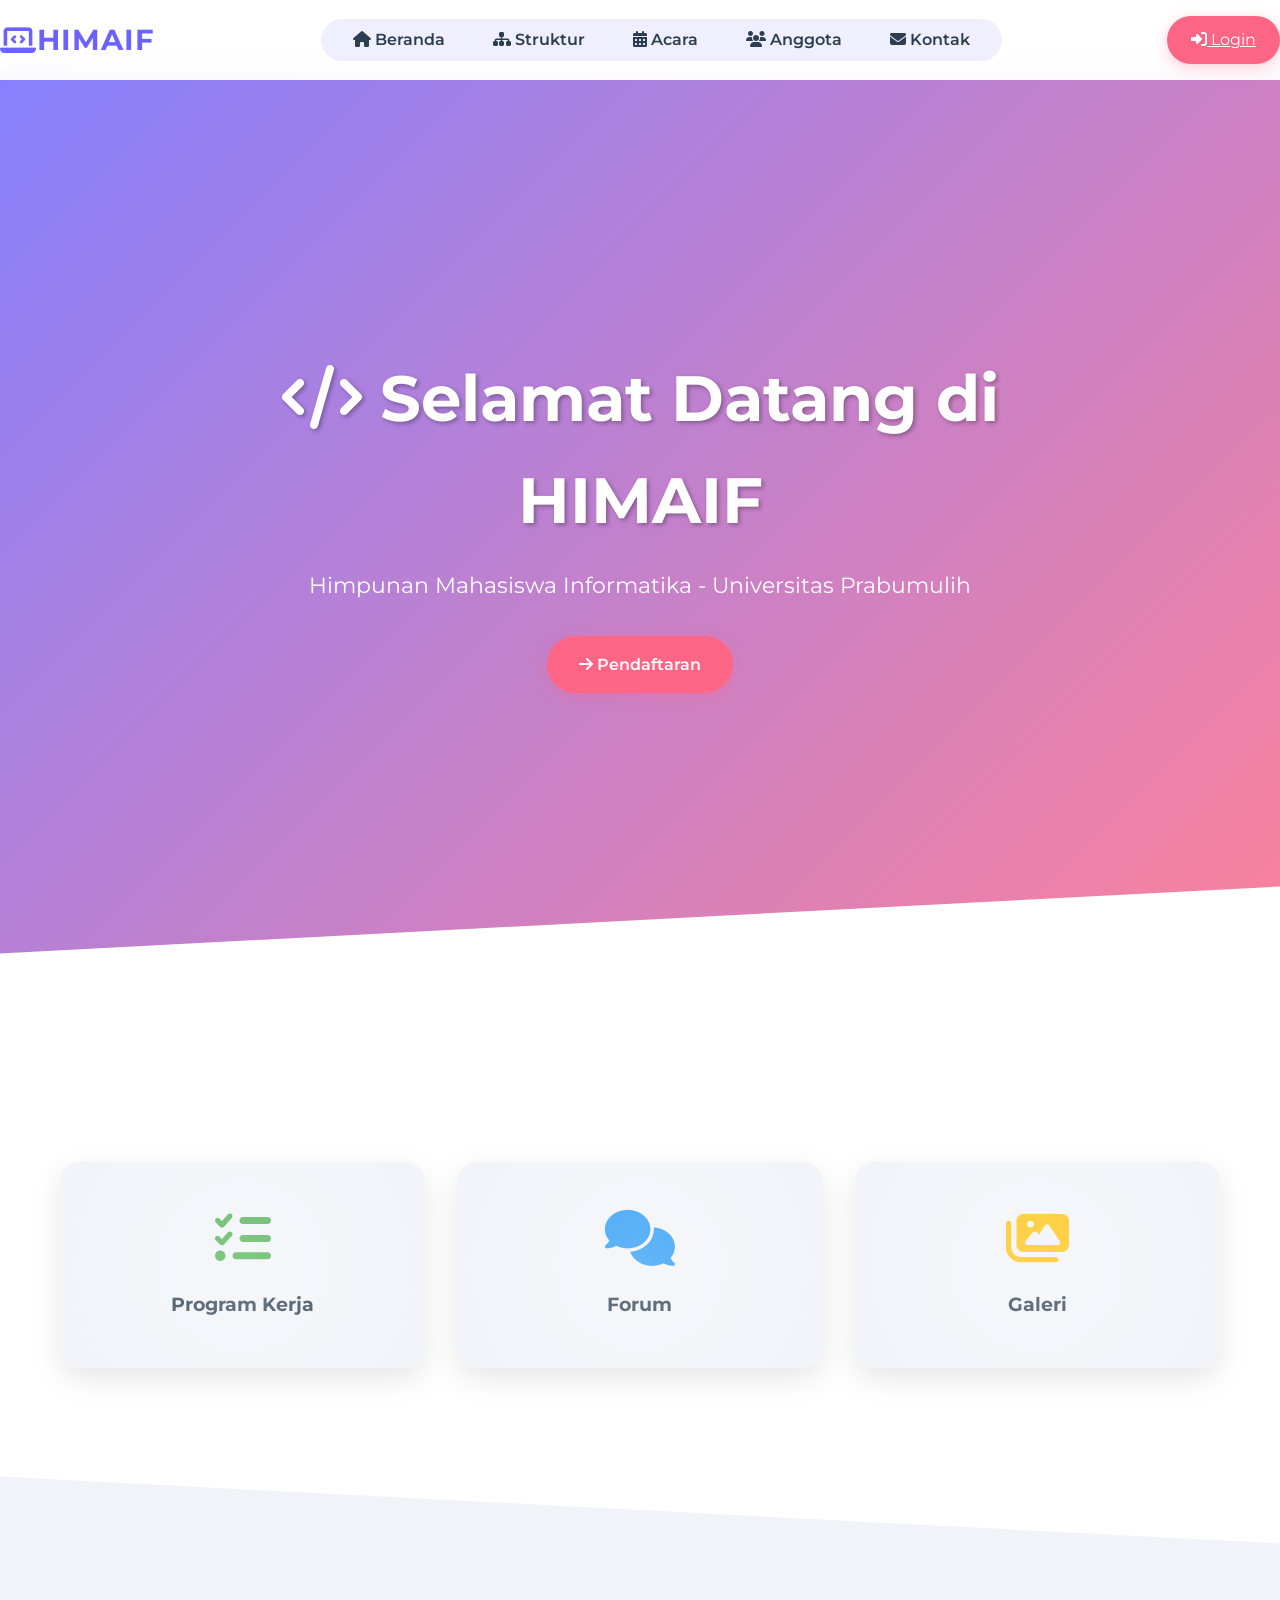
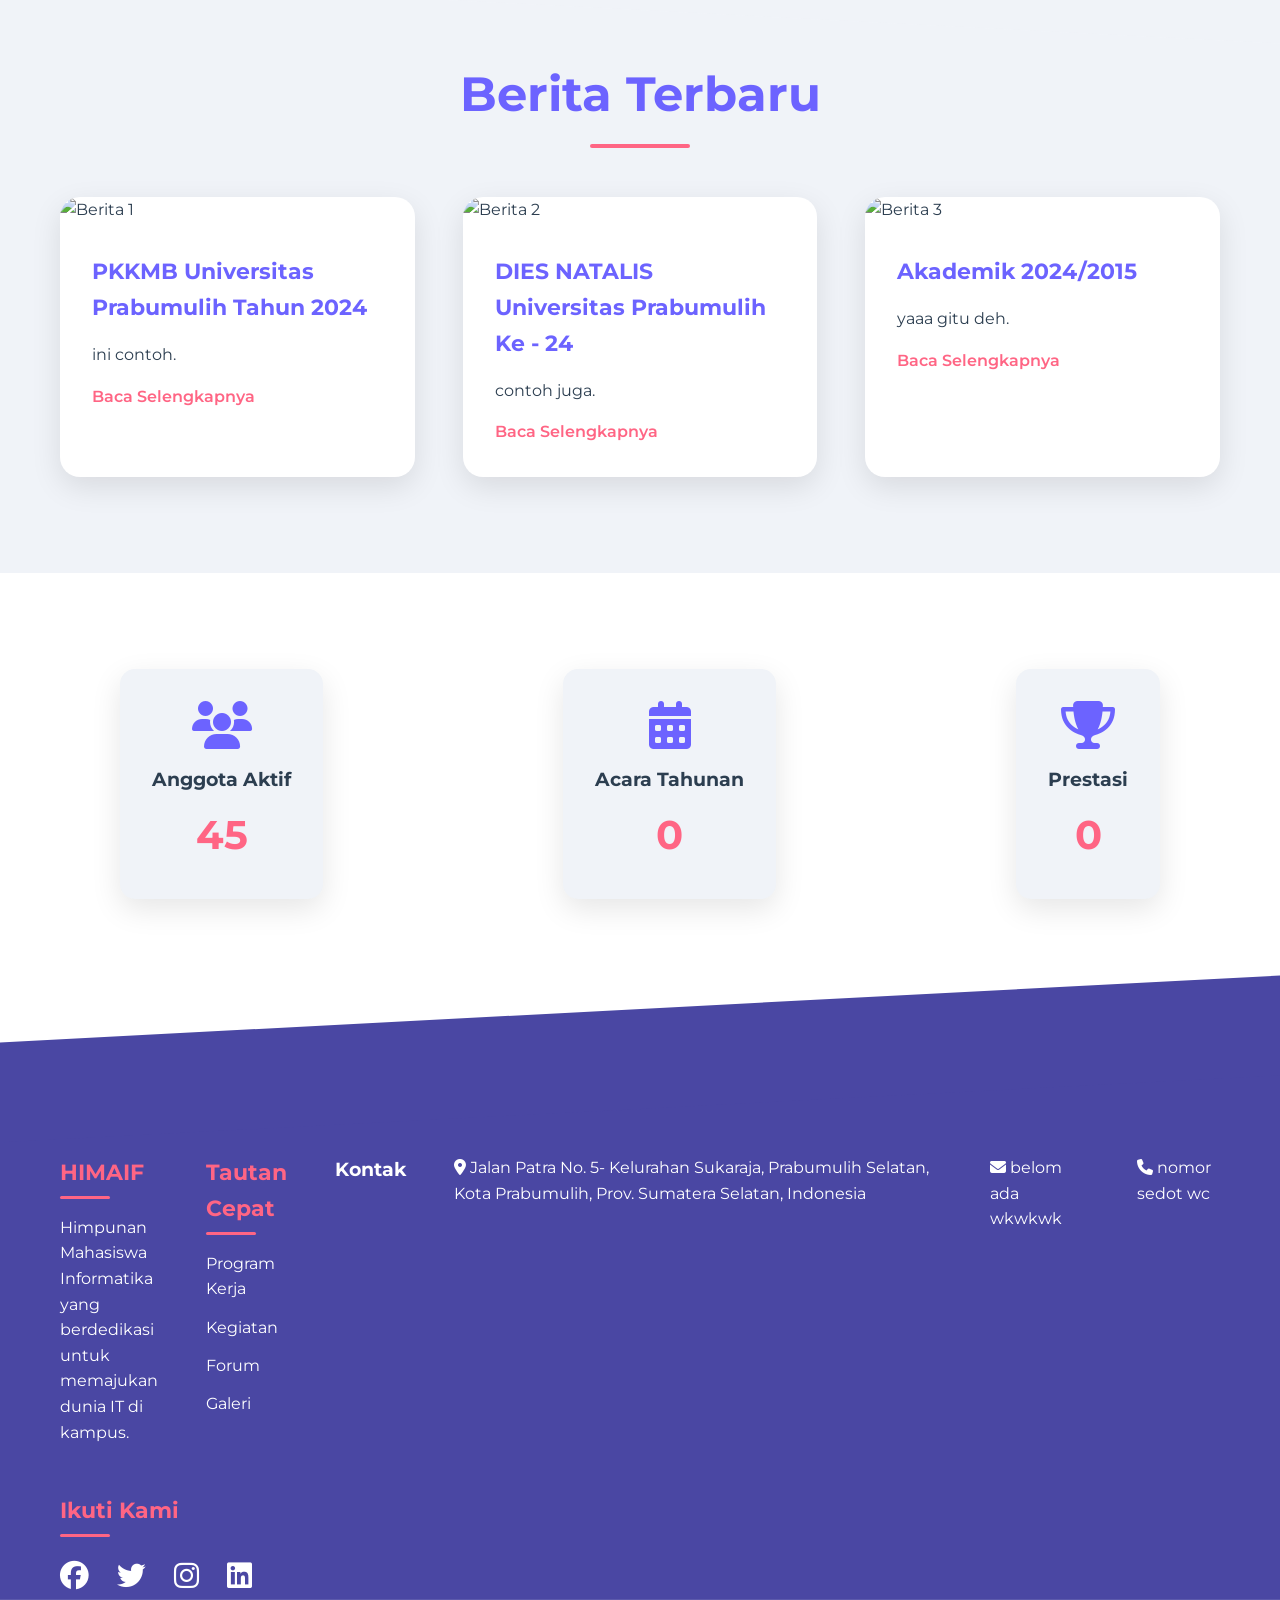
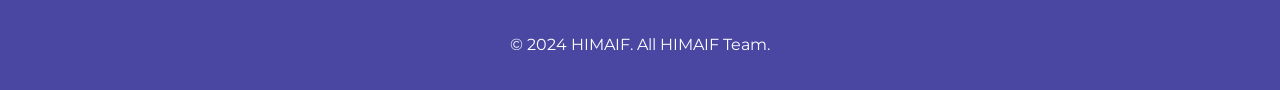
==== index.html @ 192ab6c9 "web" ====
<!DOCTYPE html>
<html lang="id">
  <head>
    <meta charset="UTF-8" />
    <meta name="viewport" content="width=device-width, initial-scale=1.0" />
    <title>HIMAIF - Himpunan Mahasiswa Informatika</title>
    <link rel="stylesheet" href="style.css" />
    <script
      src="https://kit.fontawesome.com/your-fontawesome-kit.js"
      crossorigin="anonymous"
    ></script>
    <link
      href="https://fonts.googleapis.com/css2?family=Montserrat:wght@300;400;600;700&display=swap"
      rel="stylesheet"
    />
    <link
      rel="stylesheet"
      href="https://cdnjs.cloudflare.com/ajax/libs/font-awesome/6.4.0/css/all.min.css"
    />
  </head>
  <body>
    <header>
      <nav>
        <a href="#" class="logo"> <i class="fas fa-laptop-code"></i> HIMAIF </a>
        <ul class="nav-links">
          <li>
            <a href="index.html"><i class="fas fa-home"></i> Beranda</a>
          </li>
          <li>
            <a href="struktur.html"><i class="fas fa-sitemap"></i> Struktur</a>
          </li>
          <li>
            <a href="#"><i class="fas fa-calendar-alt"></i> Acara</a>
          </li>
          <li>
            <a href="#"><i class="fas fa-users"></i> Anggota</a>
          </li>
          <li>
            <a href="#"><i class="fas fa-envelope"></i> Kontak</a>
          </li>
        </ul>
        <a href="#" class="login-btn"
          ><i class="fas fa-sign-in-alt"></i> Login</a
        >
      </nav>
    </header>

    <main>
      <section class="hero">
        <div class="hero-content">
          <h1><i class="fas fa-code"></i> Selamat Datang di HIMAIF</h1>
          <p>Himpunan Mahasiswa Informatika - Universitas Prabumulih</p>
          <a href="#" class="cta-button"
            ><i class="fas fa-arrow-right"></i> Pendaftaran</a
          >
        </div>
      </section>

      <section class="quick-links">
        <section class="quick-links">
          <div class="container">
            <a href="#" class="quick-link-card">
              <i class="fas fa-tasks"></i>
              <h3>Program Kerja</h3>
            </a>
            <a href="#" class="quick-link-card">
              <i class="fas fa-comments"></i>
              <h3>Forum</h3>
            </a>
            <a href="#" class="quick-link-card">
              <i class="fas fa-images"></i>
              <h3>Galeri</h3>
            </a>
          </div>
        </section>
      </section>

      <section class="latest-news">
        <div class="container">
          <h2>Berita Terbaru</h2>
          <div class="news-grid">
            <article class="news-card">
              <img src="assets/news1.jpg" alt="Berita 1" />
              <div class="news-content">
                <h3>PKKMB Universitas Prabumulih Tahun 2024</h3>
                <p>
                  ini contoh.
                </p>
                <a href="#" class="read-more">Baca Selengkapnya</a>
              </div>
            </article>
            <article class="news-card">
              <img src="assets/news2.jpg" alt="Berita 2" />
              <div class="news-content">
                <h3>DIES NATALIS Universitas Prabumulih Ke - 24</h3>
                <p>
                  contoh juga.
                </p>
                <a href="#" class="read-more">Baca Selengkapnya</a>
              </div>
            </article>
            <article class="news-card">
              <img src="assets/news3.jpg" alt="Berita 3" />
              <div class="news-content">
                <h3>Akademik 2024/2015</h3>
                <p>
                  yaaa gitu deh.
                </p>
                <a href="#" class="read-more">Baca Selengkapnya</a>
              </div>
            </article>
          </div>
        </div>
      </section>
      <section class="interactive-section">
        <div class="interactive-content">
          <div class="info-card" id="memberCard">
            <i class="fas fa-users"></i>
            <h3>Anggota Aktif</h3>
            <p class="count" data-target="250">45</p>
          </div>
          <div class="info-card" id="eventCard">
            <i class="fas fa-calendar-alt"></i>
            <h3>Acara Tahunan</h3>
            <p class="count" data-target="15">0</p>
          </div>
          <div class="info-card" id="achievementCard">
            <i class="fas fa-trophy"></i>
            <h3>Prestasi</h3>
            <p class="count" data-target="30">0</p>
          </div>
        </div>
      </section>
    </main>

    <footer>
      <div class="container">
        <div class="footer-content">
          <div class="footer-section">
            <h3>HIMAIF</h3>
            <p>
              Himpunan Mahasiswa Informatika yang berdedikasi untuk memajukan
              dunia IT di kampus.
            </p>
          </div>
          <div class="footer-section">
            <h3>Tautan Cepat</h3>
            <ul>
              <li><a href="proker.html">Program Kerja</a></li>
              <li><a href="kegiatan.html">Kegiatan</a></li>
              <li><a href="forum.html">Forum</a></li>
              <li><a href="gallery.html">Galeri</a></li>
            </ul>
          </div>
          <h3>Kontak</h3>
          <p>
            <i class="fas fa-map-marker-alt"></i> Jalan Patra No. 5- Kelurahan Sukaraja,
            Prabumulih Selatan, Kota Prabumulih, Prov. Sumatera Selatan, Indonesia
          </p>
          <p><i class="fas fa-envelope"></i> belom ada wkwkwk</p>
          <p><i class="fas fa-phone"></i> nomor sedot wc</p>
        </div>
          <div class="footer-section">
            <h3>Ikuti Kami</h3>
            <div class="social-icons">
              <a href="#"><i class="fab fa-facebook"></i></a>
              <a href="#"><i class="fab fa-twitter"></i></a>
              <a href="#"><i class="fab fa-instagram"></i></a>
              <a href="#"><i class="fab fa-linkedin"></i></a>
            </div>
          </div>
        </div>
        <div class="footer-bottom">
          <p>&copy; 2024 HIMAIF. All HIMAIF Team.</p>
        </div>
      </div>
    </footer>

    <script src="script.js"></script>
  </body>
</html>
---- style.css ----
:root {
  --primary-color: #6c63ff;
  --secondary-color: #4a47a3;
  --accent-color: #ff6584;
  --text-color: #2c3e50;
  --bg-color: #f0f3f8;
  --white: #ffffff;
}

* {
  margin: 0;
  padding: 0;
  box-sizing: border-box;
}

body {
  font-family: "Montserrat", sans-serif;
  line-height: 1.6;
  color: var(--text-color);
  background-color: var(--bg-color);
}

.container {
  max-width: 1200px;
  margin: 0 auto;
  padding: 0 20px;
}

/* Header styles */
header {
  background-color: rgba(255, 255, 255, 0.95);
  backdrop-filter: blur(10px);
  position: fixed;
  width: 100%;
  top: 0;
  z-index: 1000;
  transition: all 0.3s ease;
  padding: 0.5rem 0;
}

nav {
  display: flex;
  justify-content: space-between;
  align-items: center;
  padding: 0.5rem 0;
}

.logo {
  display: flex;
  align-items: center;
  text-decoration: none;
  color: var(--primary-color);
  font-weight: 700;
  font-size: 1.8rem;
  letter-spacing: 1px;
}

.logo img {
  height: 40px;
  margin-right: 10px;
  transition: transform 0.3s ease;
}

.nav-links {
  display: flex;
  list-style: none;
  background-color: rgba(108, 99, 255, 0.1);
  border-radius: 30px;
  padding: 0.5rem;
}

.nav-links li {
  margin: 0 0.5rem;
}

.nav-links a {
  color: var(--text-color);
  text-decoration: none;
  font-weight: 600;
  transition: all 0.3s ease;
  padding: 0.5rem 1rem;
  border-radius: 20px;
}

.nav-links a:hover,
.nav-links a.active {
  background-color: var(--primary-color);
  color: var(--white);
}

.login-btn {
  background-color: var(--accent-color);
  color: var(--white) !important;
  padding: 0.7rem 1.5rem;
  border-radius: 30px;
  transition: all 0.3s ease;
  box-shadow: 0 4px 15px rgba(255, 101, 132, 0.3);
}

.login-btn:hover {
  background-color: #ff4f72;
  transform: translateY(-3px);
  box-shadow: 0 6px 20px rgba(255, 101, 132, 0.4);
}

.menu-toggle {
  display: none;
  font-size: 1.5rem;
  cursor: pointer;
}

/* Hero section */
.hero {
  background-image: linear-gradient(
      135deg,
      rgba(108, 99, 255, 0.8),
      rgba(255, 101, 132, 0.8)
    ),
    url("assets/hero-bg.jpg");
  background-size: cover;
  background-position: center;
  height: 100vh;
  display: flex;
  align-items: center;
  justify-content: center;
  text-align: center;
  color: var(--white);
  margin-top: 70px;
  position: relative;
  overflow: hidden;
}

.hero::before {
  content: "";
  position: absolute;
  top: 0;
  left: 0;
  right: 0;
  bottom: 0;
  background: url("assets/pattern.svg");
  opacity: 0.1;
  animation: move-background 20s linear infinite;
}

@keyframes move-background {
  from {
    transform: translateX(0) translateY(0);
  }
  to {
    transform: translateX(-100%) translateY(-100%);
  }
}

.hero-content {
  max-width: 800px;
  position: relative;
  z-index: 1;
}

.hero h1 {
  font-size: 4rem;
  margin-bottom: 1rem;
  text-shadow: 2px 2px 4px rgba(0, 0, 0, 0.3);
  animation: fade-in-up 1s ease;
}

.hero p {
  font-size: 1.4rem;
  margin-bottom: 2rem;
  animation: fade-in-up 1s ease 0.3s both;
}

@keyframes fade-in-up {
  from {
    opacity: 0;
    transform: translateY(20px);
  }
  to {
    opacity: 1;
    transform: translateY(0);
  }
}

.cta-button {
  display: inline-block;
  background-color: var(--accent-color);
  color: var(--white);
  padding: 1rem 2rem;
  text-decoration: none;
  border-radius: 50px;
  font-weight: 600;
  transition: all 0.3s ease;
  box-shadow: 0 4px 15px rgba(255, 101, 132, 0.3);
  animation: fade-in-up 1s ease 0.6s both;
}

.cta-button:hover {
  background-color: #ff4f72;
  transform: translateY(-3px);
  box-shadow: 0 6px 20px rgba(255, 101, 132, 0.4);
}

/* Quick links section */
.quick-links {
  padding: 6rem 0;
  background-color: var(--white);
  position: relative;
}

.quick-links::before {
  content: "";
  position: absolute;
  top: -50px;
  left: 0;
  right: 0;
  height: 100px;
  background-color: var(--white);
  transform: skewY(-3deg);
}

.quick-links .container {
  display: flex;
  justify-content: space-between;
  gap: 2rem;
}

.quick-link-card {
  flex: 1;
  text-align: center;
  padding: 3rem 2rem;
  background-color: var(--bg-color);
  border-radius: 20px;
  box-shadow: 0 10px 30px rgba(0, 0, 0, 0.1);
  transition: all 0.3s ease;
  text-decoration: none;
  color: var(--text-color);
  position: relative;
  overflow: hidden;
}

.quick-link-card::before {
  content: "";
  position: absolute;
  top: -50%;
  left: -50%;
  width: 200%;
  height: 200%;
  background: radial-gradient(
    circle,
    rgba(255, 255, 255, 0.3) 0%,
    rgba(255, 255, 255, 0) 70%
  );
  transition: all 0.5s ease;
}

.quick-link-card:hover::before {
  top: -75%;
  left: -75%;
}

.quick-link-card:hover {
  transform: translateY(-15px);
  box-shadow: 0 15px 40px rgba(108, 99, 255, 0.2);
}

.quick-link-card i {
  font-size: 3.5rem;
  margin-bottom: 1.5rem;
  transition: all 0.3s ease;
}

.quick-link-card:nth-child(1) i {
  color: #4caf50; /* Warna untuk Program Kerja */
}

.quick-link-card:nth-child(2) i {
  color: #2196f3; /* Warna untuk Forum */
}

.quick-link-card:nth-child(3) i {
  color: #ffc107; /* Warna untuk Galeri */
}

.quick-link-card:hover i {
  transform: scale(1.2);
}

.quick-link-card span {
  font-weight: 600;
  font-size: 1.2rem;
}

/* Latest news section */
.latest-news {
  padding: 6rem 0;
  background-color: var(--bg-color);
  position: relative;
}

.latest-news::before {
  content: "";
  position: absolute;
  top: -50px;
  left: 0;
  right: 0;
  height: 100px;
  background-color: var(--bg-color);
  transform: skewY(3deg);
}

.latest-news h2 {
  text-align: center;
  margin-bottom: 4rem;
  font-size: 3rem;
  color: var(--primary-color);
  position: relative;
}

.latest-news h2::after {
  content: "";
  position: absolute;
  bottom: -15px;
  left: 50%;
  transform: translateX(-50%);
  width: 100px;
  height: 4px;
  background-color: var(--accent-color);
  border-radius: 2px;
}

.news-grid {
  display: grid;
  grid-template-columns: repeat(auto-fit, minmax(300px, 1fr));
  gap: 3rem;
}

.news-card {
  background-color: var(--white);
  border-radius: 20px;
  overflow: hidden;
  box-shadow: 0 10px 30px rgba(0, 0, 0, 0.1);
  transition: all 0.3s ease;
}

.news-card:hover {
  transform: translateY(-10px);
  box-shadow: 0 15px 40px rgba(108, 99, 255, 0.2);
}

.news-card img {
  width: 100%;
  height: 200px;
  object-fit: cover;
  transition: all 0.3s ease;
}

.news-card:hover img {
  transform: scale(1.1);
}

.news-content {
  padding: 2rem;
}

.news-content h3 {
  margin-bottom: 1rem;
  color: var(--primary-color);
  font-size: 1.4rem;
}

.read-more {
  display: inline-block;
  margin-top: 1rem;
  color: var(--accent-color);
  text-decoration: none;
  font-weight: 600;
  transition: all 0.3s ease;
  position: relative;
}

.read-more::after {
  content: "→";
  position: absolute;
  right: -20px;
  top: 50%;
  transform: translateY(-50%);
  opacity: 0;
  transition: all 0.3s ease;
}

.read-more:hover {
  color: var(--primary-color);
  padding-right: 25px;
}

.read-more:hover::after {
  right: 0;
  opacity: 1;
}

/* Footer */
footer {
  background-color: var(--secondary-color);
  color: var(--white);
  padding: 6rem 0 2rem;
  position: relative;
}

footer::before {
  content: "";
  position: absolute;
  top: -50px;
  left: 0;
  right: 0;
  height: 100px;
  background-color: var(--secondary-color);
  transform: skewY(-3deg);
}

.footer-content {
  display: flex;
  justify-content: space-between;
  gap: 3rem;
  margin-bottom: 3rem;
}

.footer-section {
  flex: 1;
}

.footer-section h3 {
  margin-bottom: 1.5rem;
  color: var(--accent-color);
  font-size: 1.4rem;
  position: relative;
}

.footer-section h3::after {
  content: "";
  position: absolute;
  bottom: -8px;
  left: 0;
  width: 50px;
  height: 3px;
  background-color: var(--accent-color);
  border-radius: 1.5px;
}

.footer-section ul {
  list-style: none;
}

.footer-section ul li {
  margin-bottom: 0.8rem;
}

.footer-section ul li a {
  color: var(--white);
  text-decoration: none;
  transition: all 0.3s ease;
}

.footer-section ul li a:hover {
  color: var(--accent-color);
  padding-left: 5px;
}

.social-icons a {
  color: var(--white);
  font-size: 1.8rem;
  margin-right: 1.5rem;
  transition: all 0.3s ease;
}

.social-icons a:hover {
  color: var(--accent-color);
  transform: translateY(-3px);
}

.footer-bottom {
  text-align: center;
  padding-top: 2rem;
  border-top: 1px solid rgba(255, 255, 255, 0.1);
}

/* Responsive design */
@media (max-width: 768px) {
  .nav-links {
    display: none;
  }

  .menu-toggle {
    display: block;
  }

  .quick-links .container {
    flex-direction: column;
  }

  .footer-content {
    flex-direction: column;
  }
}

.interactive-section {
  padding: 6rem 0;
  background-color: var(--white);
}

.interactive-section h2 {
  text-align: center;
  margin-bottom: 3rem;
  font-size: 2.5rem;
  color: var(--primary-color);
}

.interactive-content {
  display: flex;
  justify-content: space-around;
  margin-bottom: 4rem;
}

.info-card {
  text-align: center;
  padding: 2rem;
  background-color: var(--bg-color);
  border-radius: 15px;
  box-shadow: 0 10px 30px rgba(0, 0, 0, 0.1);
  transition: all 0.3s ease;
}

.info-card:hover {
  transform: translateY(-10px);
  box-shadow: 0 15px 40px rgba(108, 99, 255, 0.2);
}

.info-card i {
  font-size: 3rem;
  color: var(--primary-color);
  margin-bottom: 1rem;
}

.info-card h3 {
  margin-bottom: 0.5rem;
  color: var(--text-color);
}

.info-card .count {
  font-size: 2.5rem;
  font-weight: 700;
  color: var(--accent-color);
}

.interactive-showcase {
  text-align: center;
}

.interactive-showcase h3 {
  margin-bottom: 2rem;
  font-size: 2rem;
  color: var(--primary-color);
}
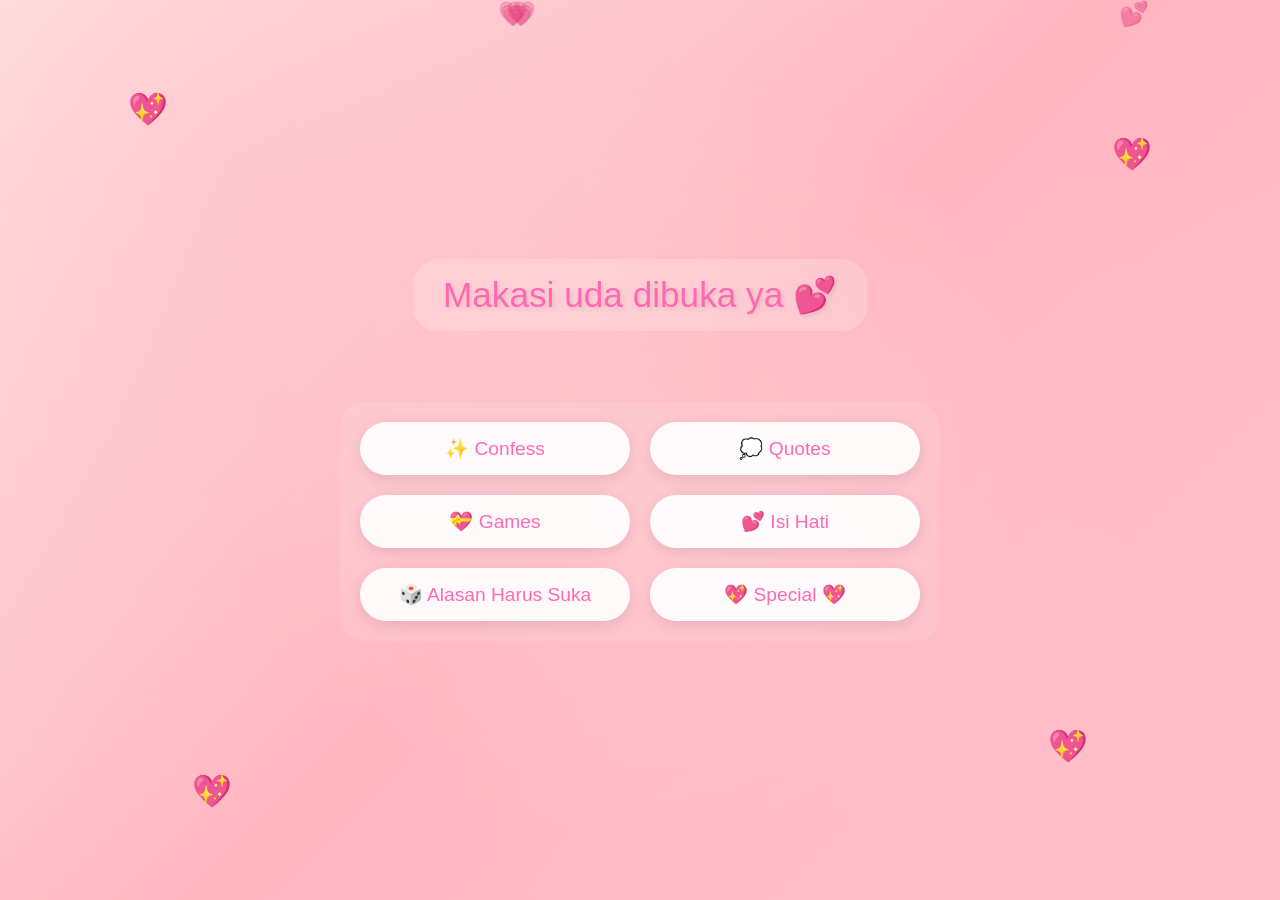
==== commit 598b0eb7: "pertama" ====
--- a/index.html
+++ b/index.html
@@ -1,181 +1,280 @@
 <!DOCTYPE html>
 <html lang="id">
-  <head>
-    <meta charset="UTF-8" />
-    <meta name="viewport" content="width=device-width, initial-scale=1.0" />
-    <title>HIMAIF - Himpunan Mahasiswa Informatika</title>
-    <link rel="stylesheet" href="style.css" />
-    <script
-      src="https://kit.fontawesome.com/your-fontawesome-kit.js"
-      crossorigin="anonymous"
-    ></script>
-    <link
-      href="https://fonts.googleapis.com/css2?family=Montserrat:wght@300;400;600;700&display=swap"
-      rel="stylesheet"
-    />
-    <link
-      rel="stylesheet"
-      href="https://cdnjs.cloudflare.com/ajax/libs/font-awesome/6.4.0/css/all.min.css"
-    />
-  </head>
-  <body>
-    <header>
-      <nav>
-        <a href="#" class="logo"> <i class="fas fa-laptop-code"></i> HIMAIF </a>
-        <ul class="nav-links">
-          <li>
-            <a href="index.html"><i class="fas fa-home"></i> Beranda</a>
-          </li>
-          <li>
-            <a href="struktur.html"><i class="fas fa-sitemap"></i> Struktur</a>
-          </li>
-          <li>
-            <a href="#"><i class="fas fa-calendar-alt"></i> Acara</a>
-          </li>
-          <li>
-            <a href="#"><i class="fas fa-users"></i> Anggota</a>
-          </li>
-          <li>
-            <a href="#"><i class="fas fa-envelope"></i> Kontak</a>
-          </li>
-        </ul>
-        <a href="#" class="login-btn"
-          ><i class="fas fa-sign-in-alt"></i> Login</a
-        >
-      </nav>
-    </header>
-
-    <main>
-      <section class="hero">
-        <div class="hero-content">
-          <h1><i class="fas fa-code"></i> Selamat Datang di HIMAIF</h1>
-          <p>Himpunan Mahasiswa Informatika - Universitas Prabumulih</p>
-          <a href="#" class="cta-button"
-            ><i class="fas fa-arrow-right"></i> Pendaftaran</a
-          >
-        </div>
-      </section>
-
-      <section class="quick-links">
-        <section class="quick-links">
-          <div class="container">
-            <a href="#" class="quick-link-card">
-              <i class="fas fa-tasks"></i>
-              <h3>Program Kerja</h3>
-            </a>
-            <a href="#" class="quick-link-card">
-              <i class="fas fa-comments"></i>
-              <h3>Forum</h3>
-            </a>
-            <a href="#" class="quick-link-card">
-              <i class="fas fa-images"></i>
-              <h3>Galeri</h3>
-            </a>
-          </div>
-        </section>
-      </section>
-
-      <section class="latest-news">
-        <div class="container">
-          <h2>Berita Terbaru</h2>
-          <div class="news-grid">
-            <article class="news-card">
-              <img src="assets/news1.jpg" alt="Berita 1" />
-              <div class="news-content">
-                <h3>PKKMB Universitas Prabumulih Tahun 2024</h3>
-                <p>
-                  ini contoh.
-                </p>
-                <a href="#" class="read-more">Baca Selengkapnya</a>
-              </div>
-            </article>
-            <article class="news-card">
-              <img src="assets/news2.jpg" alt="Berita 2" />
-              <div class="news-content">
-                <h3>DIES NATALIS Universitas Prabumulih Ke - 24</h3>
-                <p>
-                  contoh juga.
-                </p>
-                <a href="#" class="read-more">Baca Selengkapnya</a>
-              </div>
-            </article>
-            <article class="news-card">
-              <img src="assets/news3.jpg" alt="Berita 3" />
-              <div class="news-content">
-                <h3>Akademik 2024/2015</h3>
-                <p>
-                  yaaa gitu deh.
-                </p>
-                <a href="#" class="read-more">Baca Selengkapnya</a>
-              </div>
-            </article>
-          </div>
-        </div>
-      </section>
-      <section class="interactive-section">
-        <div class="interactive-content">
-          <div class="info-card" id="memberCard">
-            <i class="fas fa-users"></i>
-            <h3>Anggota Aktif</h3>
-            <p class="count" data-target="250">45</p>
-          </div>
-          <div class="info-card" id="eventCard">
-            <i class="fas fa-calendar-alt"></i>
-            <h3>Acara Tahunan</h3>
-            <p class="count" data-target="15">0</p>
-          </div>
-          <div class="info-card" id="achievementCard">
-            <i class="fas fa-trophy"></i>
-            <h3>Prestasi</h3>
-            <p class="count" data-target="30">0</p>
-          </div>
-        </div>
-      </section>
-    </main>
-
-    <footer>
-      <div class="container">
-        <div class="footer-content">
-          <div class="footer-section">
-            <h3>HIMAIF</h3>
-            <p>
-              Himpunan Mahasiswa Informatika yang berdedikasi untuk memajukan
-              dunia IT di kampus.
-            </p>
-          </div>
-          <div class="footer-section">
-            <h3>Tautan Cepat</h3>
-            <ul>
-              <li><a href="proker.html">Program Kerja</a></li>
-              <li><a href="kegiatan.html">Kegiatan</a></li>
-              <li><a href="forum.html">Forum</a></li>
-              <li><a href="gallery.html">Galeri</a></li>
-            </ul>
-          </div>
-          <h3>Kontak</h3>
-          <p>
-            <i class="fas fa-map-marker-alt"></i> Jalan Patra No. 5- Kelurahan Sukaraja,
-            Prabumulih Selatan, Kota Prabumulih, Prov. Sumatera Selatan, Indonesia
-          </p>
-          <p><i class="fas fa-envelope"></i> belom ada wkwkwk</p>
-          <p><i class="fas fa-phone"></i> nomor sedot wc</p>
-        </div>
-          <div class="footer-section">
-            <h3>Ikuti Kami</h3>
-            <div class="social-icons">
-              <a href="#"><i class="fab fa-facebook"></i></a>
-              <a href="#"><i class="fab fa-twitter"></i></a>
-              <a href="#"><i class="fab fa-instagram"></i></a>
-              <a href="#"><i class="fab fa-linkedin"></i></a>
-            </div>
-          </div>
-        </div>
-        <div class="footer-bottom">
-          <p>&copy; 2024 HIMAIF. All HIMAIF Team.</p>
-        </div>
-      </div>
-    </footer>
-
-    <script src="script.js"></script>
-  </body>
-</html>
+<head>
+    <meta charset="UTF-8">
+    <meta name="viewport" content="width=device-width, initial-scale=1.0">
+    <title>Love You</title>
+    <style>
+        * {
+            margin: 0;
+            padding: 0;
+            box-sizing: border-box;
+        }
+
+        body {
+            margin: 0;
+            padding: 20px;
+            min-height: 100vh;
+            display: flex;
+            flex-direction: column;
+            align-items: center;
+            justify-content: center;
+            background: linear-gradient(135deg, #ffe6e6, #ffb6c1, #ffc0cb);
+            font-family: 'Arial', sans-serif;
+            overflow: hidden;
+            position: relative;
+        }
+
+        .background-animation {
+            position: fixed;
+            top: 0;
+            left: 0;
+            width: 100%;
+            height: 100%;
+            z-index: -2;
+            background: 
+                radial-gradient(circle at 20% 20%, rgba(255, 182, 193, 0.4) 0%, transparent 50%),
+                radial-gradient(circle at 80% 80%, rgba(255, 192, 203, 0.4) 0%, transparent 50%),
+                radial-gradient(circle at 50% 50%, rgba(255, 228, 225, 0.3) 0%, transparent 50%),
+                linear-gradient(135deg, #ffe6e6, #ffb6c1, #ffc0cb);
+            animation: backgroundShift 15s ease-in-out infinite;
+        }
+
+        .bubble {
+            position: absolute;
+            border-radius: 50%;
+            background: rgba(255, 255, 255, 0.3);
+            animation: bubbleFloat 20s linear infinite;
+            z-index: -1;
+        }
+
+        .welcome-text {
+            text-align: center;
+            font-size: clamp(1.5em, 5vw, 2.2em);
+            color: #ff69b4;
+            margin-bottom: 2em;
+            text-shadow: 2px 2px 4px rgba(0, 0, 0, 0.1);
+            animation: float 3s ease-in-out infinite;
+            background: rgba(255, 255, 255, 0.2);
+            padding: 15px 30px;
+            border-radius: 25px;
+            backdrop-filter: blur(5px);
+            -webkit-backdrop-filter: blur(5px);
+        }
+
+        .button-container {
+            display: grid;
+            grid-template-columns: repeat(2, 1fr);
+            gap: clamp(10px, 3vw, 20px);
+            width: min(90%, 600px);
+            padding: 20px;
+            background: rgba(255, 255, 255, 0.1);
+            border-radius: 25px;
+            backdrop-filter: blur(5px);
+            -webkit-backdrop-filter: blur(5px);
+        }
+
+        .cute-button {
+            padding: clamp(12px, 3vw, 15px) clamp(20px, 4vw, 30px);
+            font-size: clamp(1em, 3vw, 1.2em);
+            border: none;
+            border-radius: 50px;
+            background: rgba(255, 255, 255, 0.9);
+            color: #ff69b4;
+            cursor: pointer;
+            transition: all 0.3s ease;
+            box-shadow: 0 4px 15px rgba(0, 0, 0, 0.1);
+            text-decoration: none;
+            text-align: center;
+            position: relative;
+            overflow: hidden;
+            display: flex;
+            align-items: center;
+            justify-content: center;
+            gap: 8px;
+        }
+
+        .cute-button:hover {
+            transform: translateY(-3px) scale(1.02);
+            background: #ff69b4;
+            color: #fff;
+            box-shadow: 0 6px 20px rgba(255, 105, 180, 0.3);
+        }
+
+        .cute-button::before {
+            content: '♥';
+            position: absolute;
+            right: 10px;
+            top: 50%;
+            transform: translateY(-50%);
+            opacity: 0;
+            transition: all 0.3s ease;
+        }
+
+        .cute-button:hover::before {
+            opacity: 1;
+        }
+
+        .animated-heart {
+            position: fixed;
+            font-size: clamp(1.5em, 4vw, 2em);
+            animation: heartFloat 4s ease-in-out infinite;
+            z-index: 1;
+        }
+
+        .heart-top-left { top: 10%; left: 10%; animation-delay: 0s; }
+        .heart-top-right { top: 15%; right: 10%; animation-delay: 1s; }
+        .heart-bottom-left { bottom: 10%; left: 15%; animation-delay: 2s; }
+        .heart-bottom-right { bottom: 15%; right: 15%; animation-delay: 3s; }
+
+        .falling-hearts {
+            position: fixed;
+            top: 0;
+            left: 0;
+            width: 100%;
+            height: 100%;
+            pointer-events: none;
+            z-index: -1;
+        }
+
+        .heart {
+            position: fixed;
+            font-size: clamp(1em, 3vw, 1.5em);
+            animation: fall linear infinite;
+            opacity: 0.6;
+        }
+
+        @keyframes float {
+            0%, 100% { transform: translateY(0); }
+            50% { transform: translateY(-10px); }
+        }
+
+        @keyframes heartFloat {
+            0%, 100% { transform: translate(0, 0) rotate(0deg); }
+            25% { transform: translate(10px, -10px) rotate(10deg); }
+            50% { transform: translate(0, -20px) rotate(0deg); }
+            75% { transform: translate(-10px, -10px) rotate(-10deg); }
+        }
+
+        @keyframes fall {
+            0% { 
+                transform: translateY(-10vh) translateX(0) rotate(0deg);
+                opacity: 1;
+            }
+            100% { 
+                transform: translateY(100vh) translateX(20px) rotate(360deg);
+                opacity: 0;
+            }
+        }
+
+        @keyframes backgroundShift {
+            0%, 100% { background-position: 0% 0%; }
+            50% { background-position: 100% 100%; }
+        }
+
+        @keyframes bubbleFloat {
+            0% {
+                transform: translateY(100vh) scale(1);
+                opacity: 0;
+            }
+            50% {
+                opacity: 0.5;
+            }
+            100% {
+                transform: translateY(-100vh) scale(1.5);
+                opacity: 0;
+            }
+        }
+
+        @media (max-width: 480px) {
+            body {
+                padding: 10px;
+            }
+
+            .button-container {
+                grid-template-columns: 1fr;
+                width: 95%;
+                gap: 15px;
+            }
+
+            .welcome-text {
+                margin-bottom: 1.5em;
+                padding: 10px 20px;
+            }
+
+            .animated-heart {
+                display: none;
+            }
+        }
+
+        @media (min-width: 481px) and (max-width: 768px) {
+            .button-container {
+                width: 80%;
+                gap: 15px;
+            }
+        }
+
+        @media (max-height: 600px) {
+            body {
+                padding: 10px;
+            }
+
+            .welcome-text {
+                margin-bottom: 1em;
+            }
+
+            .button-container {
+                gap: 10px;
+            }
+        }
+    </style>
+</head>
+<body>
+    <div class="background-animation"></div>
+
+    <div class="welcome-text">
+        Makasi uda dibuka ya 💕
+    </div>
+
+    <div class="button-container">
+        <a href="confes.html" class="cute-button">✨ Confess</a>
+        <a href="gacha.html" class="cute-button">💭 Quotes</a>
+        <a href="love_meter.html" class="cute-button">💝 Games</a>
+        <a href="jujur.html" class="cute-button">💕 Isi Hati</a>
+        <a href="alasan.html" class="cute-button">🎲 Alasan Harus Suka</a>
+        <a href="nembak.html" class="cute-button">💖 Special 💖</a>
+    </div>
+
+    <div class="animated-heart heart-top-left">💖</div>
+    <div class="animated-heart heart-top-right">💖</div>
+    <div class="animated-heart heart-bottom-left">💖</div>
+    <div class="animated-heart heart-bottom-right">💖</div>
+
+    <div class="falling-hearts" id="fallingHearts"></div>
+
+    <script>
+        function createHeart() {
+            const heart = document.createElement('div');
+            heart.className = 'heart';
+            heart.innerHTML = ['💗', '💖', '💓', '💕'][Math.floor(Math.random() * 4)];
+            heart.style.left = Math.random() * 100 + 'vw';
+            heart.style.animationDuration = (Math.random() * 3 + 2) + 's';
+            document.querySelector('.falling-hearts').appendChild(heart);
+
+            setTimeout(() => {
+                heart.remove();
+            }, 5000);
+        }
+
+        setInterval(createHeart, 300);
+        setInterval(createBubbles, 3000);
+
+        const isMobile = /iPhone|iPad|iPod|Android/i.test(navigator.userAgent);
+        if (isMobile) {
+            document.querySelectorAll('.animated-heart').forEach(heart => {
+                heart.style.display = 'none';
+            });
+        }
+    </script>
+</body>
+</html>
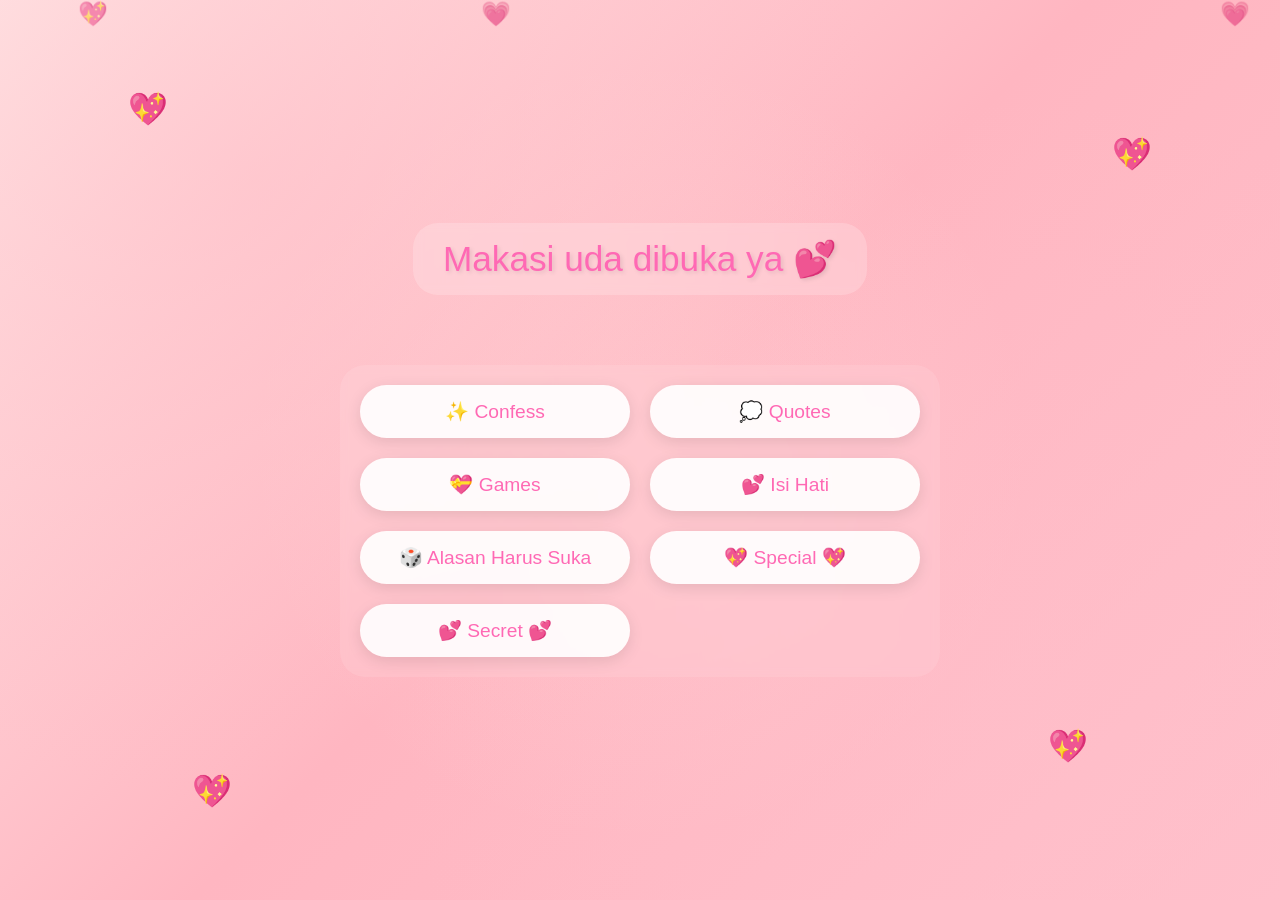
==== commit 7d658a56: "2" ====
--- a/index.html
+++ b/index.html
@@ -243,6 +243,7 @@
         <a href="jujur.html" class="cute-button">💕 Isi Hati</a>
         <a href="alasan.html" class="cute-button">🎲 Alasan Harus Suka</a>
         <a href="nembak.html" class="cute-button">💖 Special 💖</a>
+        <a href="secret.html" class="cute-button">💕 Secret 💕</a>
     </div>
 
     <div class="animated-heart heart-top-left">💖</div>
